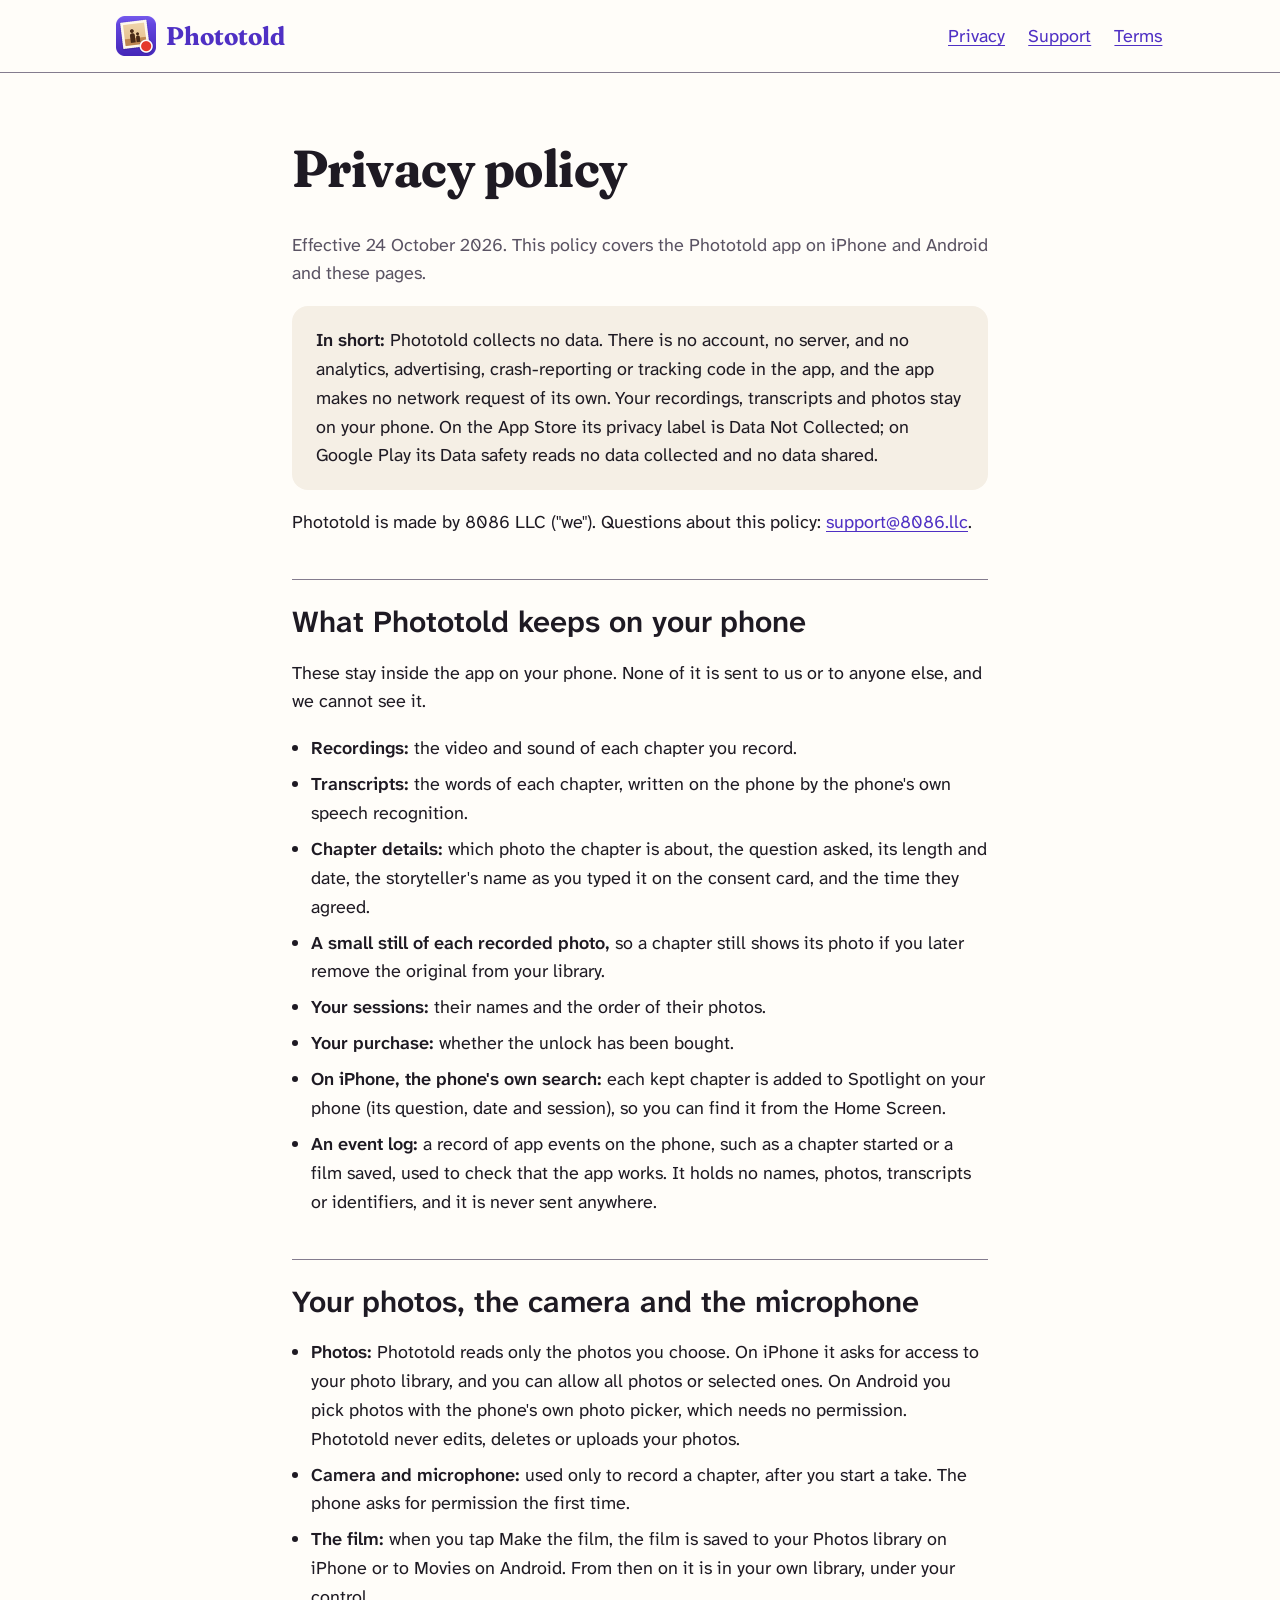
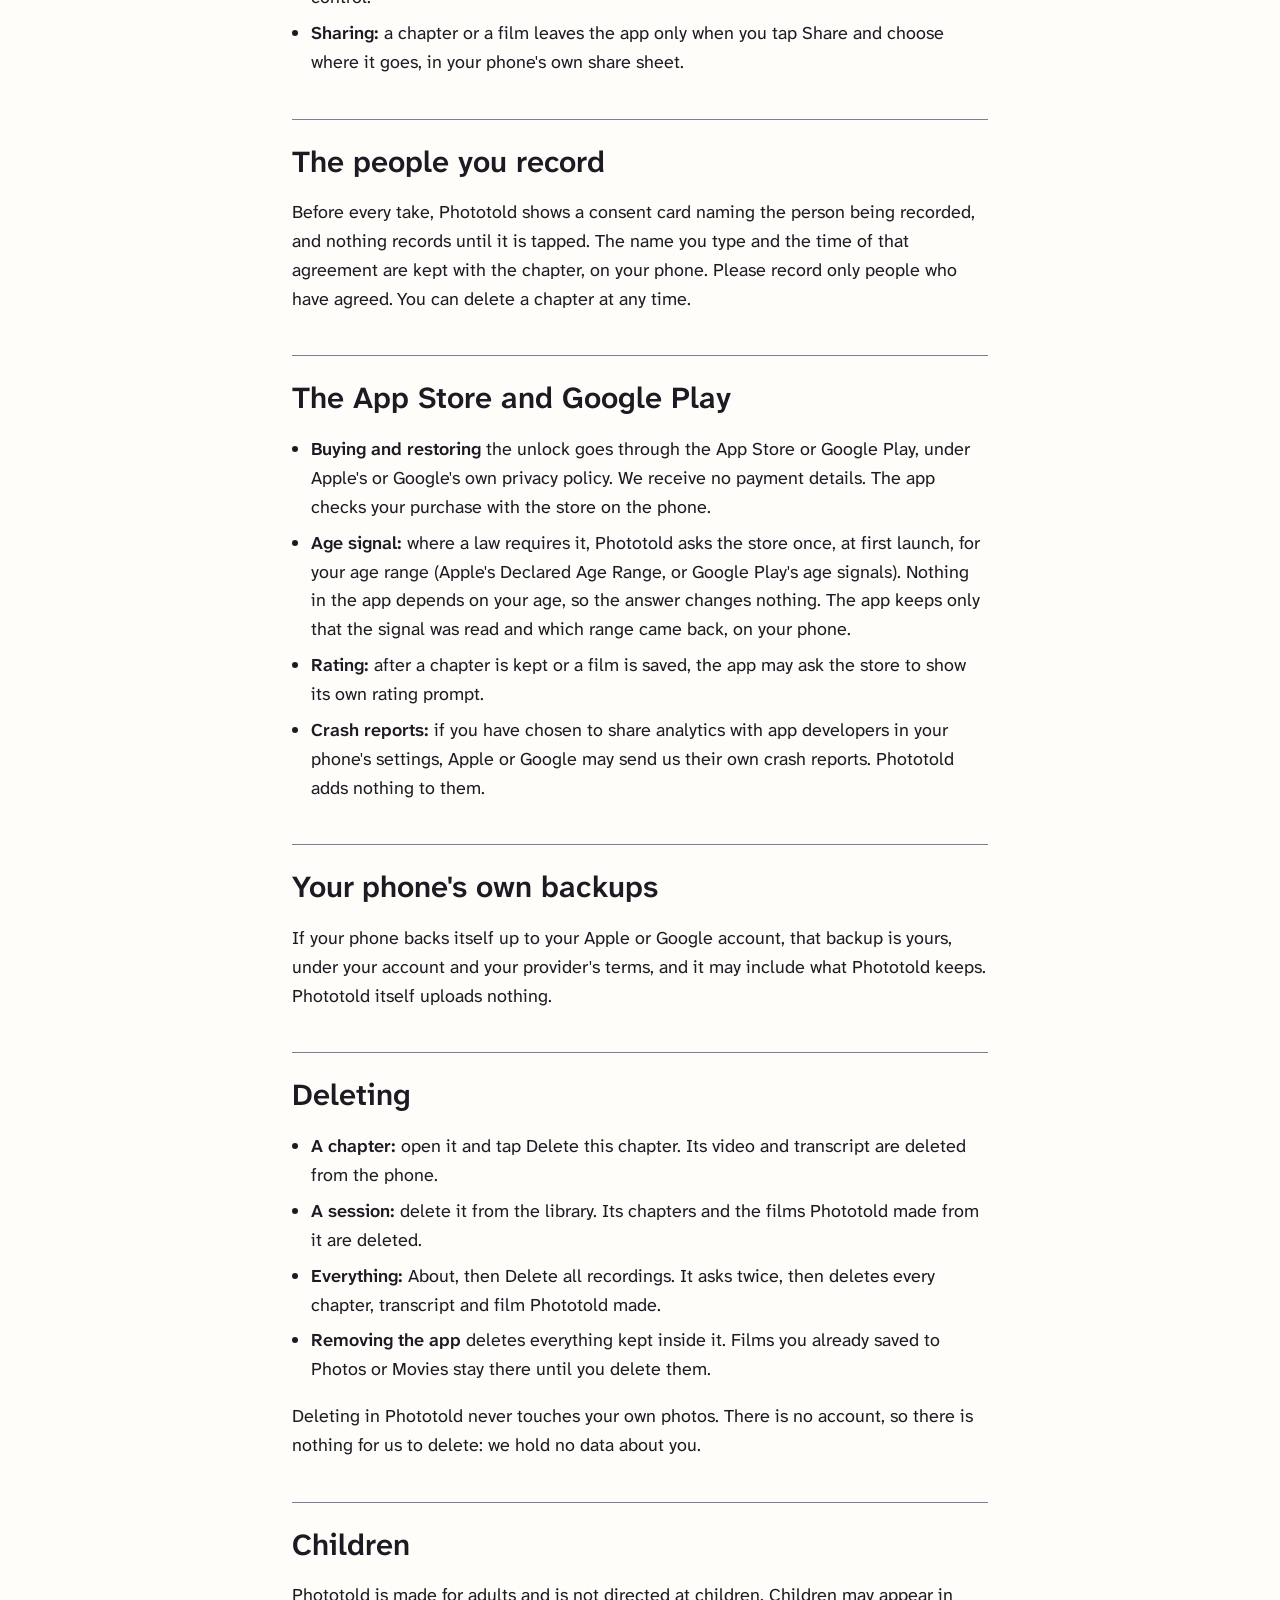
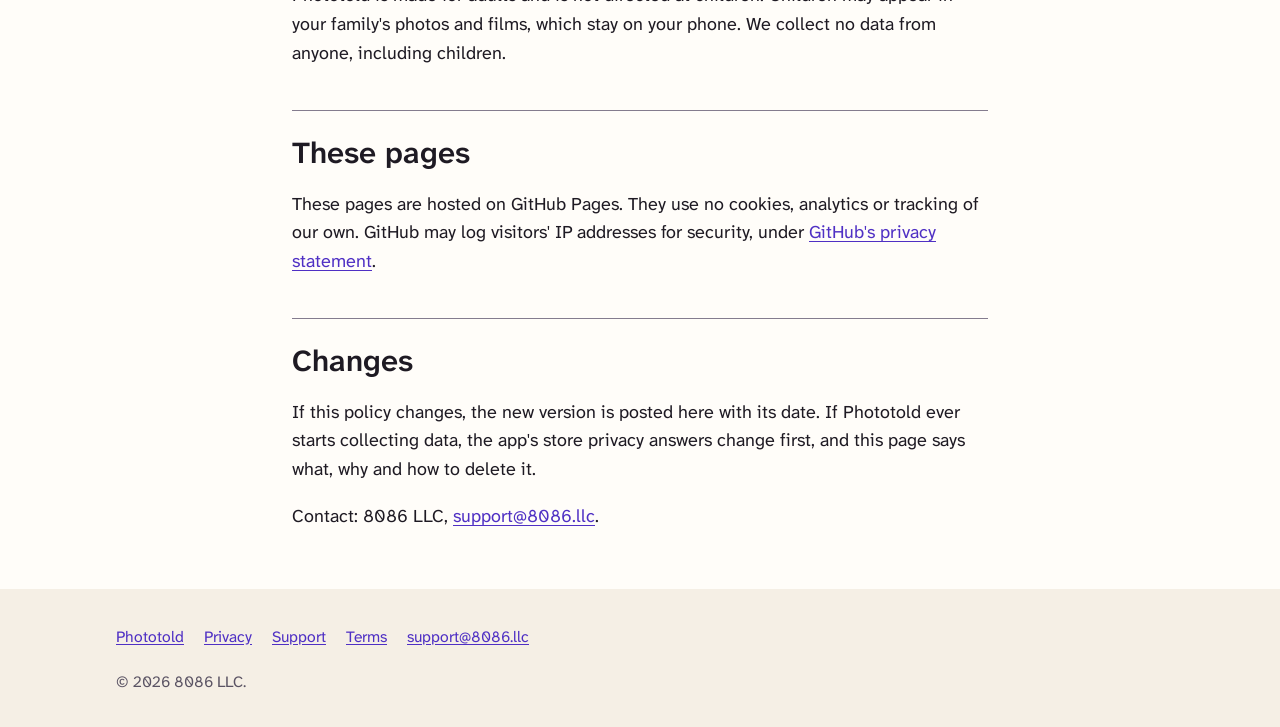
==== privacy/index.html @ 4d3bd82e "Phototold site: landing, privacy, support and terms pages Drafted at the launch pack (card M7RFCBGPJ" ====
<!doctype html>
<html lang="en-US">
<head>
<meta charset="utf-8">
<meta name="viewport" content="width=device-width, initial-scale=1">
<title>Privacy policy · Phototold</title>
<meta name="description" content="Phototold collects no data. No account, no server, no analytics, ads or tracking. Your recordings, transcripts and photos stay on your phone.">
<link rel="canonical" href="https://soloinc-projects.github.io/phototold/privacy/">
<meta name="color-scheme" content="light dark">
<meta name="theme-color" content="#4F30C4" media="(prefers-color-scheme: light)">
<meta name="theme-color" content="#121016" media="(prefers-color-scheme: dark)">
<meta property="og:type" content="website">
<meta property="og:site_name" content="Phototold">
<meta property="og:title" content="Privacy policy · Phototold">
<meta property="og:description" content="Phototold collects no data. No account, no server, no analytics, ads or tracking. Your recordings, transcripts and photos stay on your phone.">
<meta property="og:url" content="https://soloinc-projects.github.io/phototold/privacy/">
<meta property="og:image" content="https://soloinc-projects.github.io/phototold/og-image.png">
<meta property="og:image:alt" content="Phototold: a cream family snapshot with a red record button over its corner, on violet">
<link rel="icon" href="../favicon.ico" sizes="any">
<link rel="icon" href="../favicon.svg" type="image/svg+xml">
<link rel="apple-touch-icon" href="../apple-touch-icon.png">
<link rel="manifest" href="../site.webmanifest">
<link rel="stylesheet" href="../css/site.css">
</head>
<body>
<a class="skip" href="#main">Skip to content</a>
<header class="site"><div class="wrap">
<a class="brand" href="../" aria-label="Phototold, home"><picture><source srcset="../img/mark-dark.png" media="(prefers-color-scheme: dark)"><img src="../img/mark-light.png" width="40" height="40" alt=""></picture><span class="wordmark">Phototold</span></a>
<nav class="site" aria-label="Site"><ul><li><a href="./" aria-current="page">Privacy</a></li><li><a href="../support/">Support</a></li><li><a href="../terms/">Terms</a></li></ul></nav>
</div></header>
<main id="main">
<div class="page"><div class="wrap">
<section>
<h1>Privacy policy</h1>
<p class="updated">Effective 24 October 2026. This policy covers the Phototold app on iPhone and Android and these pages.</p>
<p class="card"><strong>In short:</strong> Phototold collects no data. There is no account, no server, and no analytics, advertising, crash-reporting or tracking code in the app, and the app makes no network request of its own. Your recordings, transcripts and photos stay on your phone. On the App Store its privacy label is Data Not Collected; on Google Play its Data safety reads no data collected and no data shared.</p>
<p>Phototold is made by 8086 LLC ("we"). Questions about this policy: <a href="mailto:support@8086.llc">support@8086.llc</a>.</p>
</section>

<section aria-labelledby="kept">
<h2 id="kept">What Phototold keeps on your phone</h2>
<p>These stay inside the app on your phone. None of it is sent to us or to anyone else, and we cannot see it.</p>
<ul class="plainlist">
<li><strong>Recordings:</strong> the video and sound of each chapter you record.</li>
<li><strong>Transcripts:</strong> the words of each chapter, written on the phone by the phone's own speech recognition.</li>
<li><strong>Chapter details:</strong> which photo the chapter is about, the question asked, its length and date, the storyteller's name as you typed it on the consent card, and the time they agreed.</li>
<li><strong>A small still of each recorded photo,</strong> so a chapter still shows its photo if you later remove the original from your library.</li>
<li><strong>Your sessions:</strong> their names and the order of their photos.</li>
<li><strong>Your purchase:</strong> whether the unlock has been bought.</li>
<li><strong>On iPhone, the phone's own search:</strong> each kept chapter is added to Spotlight on your phone (its question, date and session), so you can find it from the Home Screen.</li>
<li><strong>An event log:</strong> a record of app events on the phone, such as a chapter started or a film saved, used to check that the app works. It holds no names, photos, transcripts or identifiers, and it is never sent anywhere.</li>
</ul>
</section>

<section aria-labelledby="photos">
<h2 id="photos">Your photos, the camera and the microphone</h2>
<ul class="plainlist">
<li><strong>Photos:</strong> Phototold reads only the photos you choose. On iPhone it asks for access to your photo library, and you can allow all photos or selected ones. On Android you pick photos with the phone's own photo picker, which needs no permission. Phototold never edits, deletes or uploads your photos.</li>
<li><strong>Camera and microphone:</strong> used only to record a chapter, after you start a take. The phone asks for permission the first time.</li>
<li><strong>The film:</strong> when you tap Make the film, the film is saved to your Photos library on iPhone or to Movies on Android. From then on it is in your own library, under your control.</li>
<li><strong>Sharing:</strong> a chapter or a film leaves the app only when you tap Share and choose where it goes, in your phone's own share sheet.</li>
</ul>
</section>

<section aria-labelledby="people">
<h2 id="people">The people you record</h2>
<p>Before every take, Phototold shows a consent card naming the person being recorded, and nothing records until it is tapped. The name you type and the time of that agreement are kept with the chapter, on your phone. Please record only people who have agreed. You can delete a chapter at any time.</p>
</section>

<section aria-labelledby="store">
<h2 id="store">The App Store and Google Play</h2>
<ul class="plainlist">
<li><strong>Buying and restoring</strong> the unlock goes through the App Store or Google Play, under Apple's or Google's own privacy policy. We receive no payment details. The app checks your purchase with the store on the phone.</li>
<li><strong>Age signal:</strong> where a law requires it, Phototold asks the store once, at first launch, for your age range (Apple's Declared Age Range, or Google Play's age signals). Nothing in the app depends on your age, so the answer changes nothing. The app keeps only that the signal was read and which range came back, on your phone.</li>
<li><strong>Rating:</strong> after a chapter is kept or a film is saved, the app may ask the store to show its own rating prompt.</li>
<li><strong>Crash reports:</strong> if you have chosen to share analytics with app developers in your phone's settings, Apple or Google may send us their own crash reports. Phototold adds nothing to them.</li>
</ul>
</section>

<section aria-labelledby="backup">
<h2 id="backup">Your phone's own backups</h2>
<p>If your phone backs itself up to your Apple or Google account, that backup is yours, under your account and your provider's terms, and it may include what Phototold keeps. Phototold itself uploads nothing.</p>
</section>

<section aria-labelledby="delete">
<h2 id="delete">Deleting</h2>
<ul class="plainlist">
<li><strong>A chapter:</strong> open it and tap Delete this chapter. Its video and transcript are deleted from the phone.</li>
<li><strong>A session:</strong> delete it from the library. Its chapters and the films Phototold made from it are deleted.</li>
<li><strong>Everything:</strong> About, then Delete all recordings. It asks twice, then deletes every chapter, transcript and film Phototold made.</li>
<li><strong>Removing the app</strong> deletes everything kept inside it. Films you already saved to Photos or Movies stay there until you delete them.</li>
</ul>
<p>Deleting in Phototold never touches your own photos. There is no account, so there is nothing for us to delete: we hold no data about you.</p>
</section>

<section aria-labelledby="children">
<h2 id="children">Children</h2>
<p>Phototold is made for adults and is not directed at children. Children may appear in your family's photos and films, which stay on your phone. We collect no data from anyone, including children.</p>
</section>

<section aria-labelledby="site">
<h2 id="site">These pages</h2>
<p>These pages are hosted on GitHub Pages. They use no cookies, analytics or tracking of our own. GitHub may log visitors' IP addresses for security, under <a href="https://docs.github.com/en/site-policy/privacy-policies/github-general-privacy-statement">GitHub's privacy statement</a>.</p>
</section>

<section aria-labelledby="changes">
<h2 id="changes">Changes</h2>
<p>If this policy changes, the new version is posted here with its date. If Phototold ever starts collecting data, the app's store privacy answers change first, and this page says what, why and how to delete it.</p>
<p>Contact: 8086 LLC, <a href="mailto:support@8086.llc">support@8086.llc</a>.</p>
</section>
</div></div>
</main>
<footer class="site"><div class="wrap">
<ul><li><a href="../">Phototold</a></li><li><a href="./">Privacy</a></li><li><a href="../support/">Support</a></li><li><a href="../terms/">Terms</a></li><li><a href="mailto:support@8086.llc">support@8086.llc</a></li></ul>
<p>© 2026 8086 LLC.</p>
</div></footer>
</body>
</html>
---- css/site.css ----
/* Phototold's pages, in the brand's tokens (tokens.json): paper, album and night surfaces, one violet, no red.
   Every text pair is one tokens.json records at 4.5:1 or more; white on the art gradient is at least 6.84:1. */
@font-face { font-family: "Fraunces Soft"; src: url("../fonts/fraunces-soft-bold.woff2") format("woff2"); font-weight: 700; font-display: swap; }
@font-face { font-family: "Atkinson Next"; src: url("../fonts/atkinson-next-regular.woff2") format("woff2"); font-weight: 400; font-display: swap; }
@font-face { font-family: "Atkinson Next"; src: url("../fonts/atkinson-next-semibold.woff2") format("woff2"); font-weight: 600; font-display: swap; }
@font-face { font-family: "Atkinson Next"; src: url("../fonts/atkinson-next-italic.woff2") format("woff2"); font-weight: 400; font-style: italic; font-display: swap; }

:root {
  color-scheme: light dark;
  --surface: #FFFDF9;          /* paper */
  --raised: #F5EFE5;           /* album */
  --tint: #EDE8FF;             /* violet-100 */
  --ink: #1E1A23;              /* 16.84 on paper, 14.96 on album, 14.33 on tint */
  --ink-2: #5A5363;            /* 7.25 on paper, 6.44 on album, 6.17 on tint */
  --primary: #4F30C4;          /* violet-700: 8.10 on paper, 7.19 on album, 6.89 on tint */
  --on-primary: #FFFFFF;       /* 8.23 on violet-700 */
  --rule: #847C8E;             /* 3.93 on paper */
  --focus: #4F30C4;
  --art-top: #5B3BD9;          /* art gradient, white type at least 6.84 */
  --art-bottom: #2A1670;
}
@media (prefers-color-scheme: dark) {
  :root {
    --surface: #121016;        /* night */
    --raised: #1E1A25;         /* night-raised */
    --tint: #2B2443;           /* night-tint */
    --ink: #F4F0F7;            /* 16.78 on night */
    --ink-2: #BEB6C8;          /* 9.64 on night, 8.71 raised, 7.46 tint */
    --primary: #BBAAFF;        /* violet-300: 9.27 on night, 8.38 raised, 7.18 tint */
    --on-primary: #1B1238;     /* violet-950: 8.66 on violet-300 */
    --rule: #7D7489;           /* 4.26 on night */
    --focus: #BBAAFF;
  }
}

* { box-sizing: border-box; }
html { -webkit-text-size-adjust: 100%; }
body {
  margin: 0; background: var(--surface); color: var(--ink);
  font: 400 1.125rem/1.6 "Atkinson Next", system-ui, -apple-system, "Segoe UI", Roboto, sans-serif;
}
.wrap { max-width: 68rem; margin: 0 auto; padding: 0 1.25rem; }
a { color: var(--primary); text-underline-offset: 0.15em; }
a:focus-visible, summary:focus-visible { outline: 3px solid var(--focus); outline-offset: 3px; border-radius: 4px; }
.skip { position: absolute; left: -999px; top: 0.5rem; background: var(--surface); padding: 0.5rem 1rem; z-index: 2; }
.skip:focus { left: 0.5rem; }
h1, h2, h3 { line-height: 1.2; margin: 0 0 0.6em; text-wrap: balance; }
h1, .wordmark { font-family: "Fraunces Soft", Georgia, serif; font-weight: 700; }
h1 { font-size: clamp(2rem, 1.3rem + 3vw, 3.25rem); letter-spacing: -0.01em; }
h2 { font-size: clamp(1.45rem, 1.2rem + 1.1vw, 1.9rem); font-weight: 600; }
h3 { font-size: 1.2rem; font-weight: 600; }
p, ul, ol { margin: 0 0 1em; }

header.site { border-bottom: 1px solid var(--rule); }
header.site .wrap { display: flex; flex-wrap: wrap; align-items: center; justify-content: space-between; gap: 0.5rem 1.5rem; padding-top: 0.75rem; padding-bottom: 0.75rem; }
.brand { display: inline-flex; align-items: center; gap: 0.6rem; text-decoration: none; color: var(--primary); min-height: 44px; }
.brand img { display: block; }
.wordmark { font-size: 1.6rem; }
nav.site ul { list-style: none; display: flex; flex-wrap: wrap; gap: 0.25rem 1.25rem; margin: 0; padding: 0; }
nav.site a { display: inline-block; padding: 0.6rem 0.1rem; min-height: 44px; }

.hero { background: linear-gradient(180deg, var(--art-top), var(--art-bottom)); color: #FFFFFF; padding: 3rem 0 2.75rem; }
.hero a { color: #FFFFFF; }
.hero a:focus-visible { outline-color: #FFFFFF; }
.hero .lede { font-size: 1.3rem; max-width: 46rem; }
.hero .plain { max-width: 46rem; }
.stores { list-style: none; padding: 0; display: flex; flex-wrap: wrap; gap: 0.75rem; margin: 1.5rem 0; }
.stores li { border: 2px solid #FFFFFF; border-radius: 0.75rem; padding: 0.7rem 1.1rem; min-height: 44px; }
.oneline { margin: 0; }

section { padding: 2.75rem 0; border-bottom: 1px solid var(--rule); }
section:last-of-type { border-bottom: 0; }
.proof { display: grid; grid-template-columns: minmax(0, 1fr); gap: 2rem; align-items: center; }
@media (min-width: 52rem) { .proof { grid-template-columns: minmax(0, 1fr) minmax(0, 18rem); } .proof.two { grid-template-columns: minmax(0, 1fr) minmax(0, 30rem); } }
figure.shot { margin: 0; }
figure.shot img { display: block; width: 100%; max-width: 18rem; height: auto; margin: 0 auto; border-radius: 1.5rem; border: 1px solid var(--rule); }
.pair { display: grid; grid-template-columns: minmax(0, 1fr) minmax(0, 1fr); gap: 1rem; }
.pair img { max-width: 14rem; }
figcaption { font-size: 0.95rem; color: var(--ink-2); text-align: center; margin-top: 0.6rem; }
.card { background: var(--raised); border-radius: 1rem; padding: 1.25rem 1.5rem; }
.note { font-size: 0.95rem; color: var(--ink-2); }
.plainlist { padding-left: 1.2rem; }
.plainlist li { margin-bottom: 0.4em; }
.cols { display: grid; grid-template-columns: minmax(0, 1fr); gap: 1.5rem; }
@media (min-width: 52rem) { .cols { grid-template-columns: minmax(0, 1fr) minmax(0, 1fr); } }

.page { padding: 2.5rem 0 1rem; }
.page .wrap { max-width: 46rem; }
.page section { padding: 1.5rem 0; }
.updated { color: var(--ink-2); }
details { border-bottom: 1px solid var(--rule); padding: 0.4rem 0; }
summary { cursor: pointer; font-weight: 600; padding: 0.6rem 0; min-height: 44px; }

footer.site { background: var(--raised); padding: 1.75rem 0 2rem; font-size: 0.98rem; }
footer.site ul { list-style: none; display: flex; flex-wrap: wrap; gap: 0.25rem 1.25rem; padding: 0; margin: 0 0 0.75rem; }
footer.site a { display: inline-block; padding: 0.5rem 0; }
footer.site p { color: var(--ink-2); margin: 0; }

@media (prefers-reduced-motion: reduce) { * { scroll-behavior: auto !important; transition: none !important; animation: none !important; } }
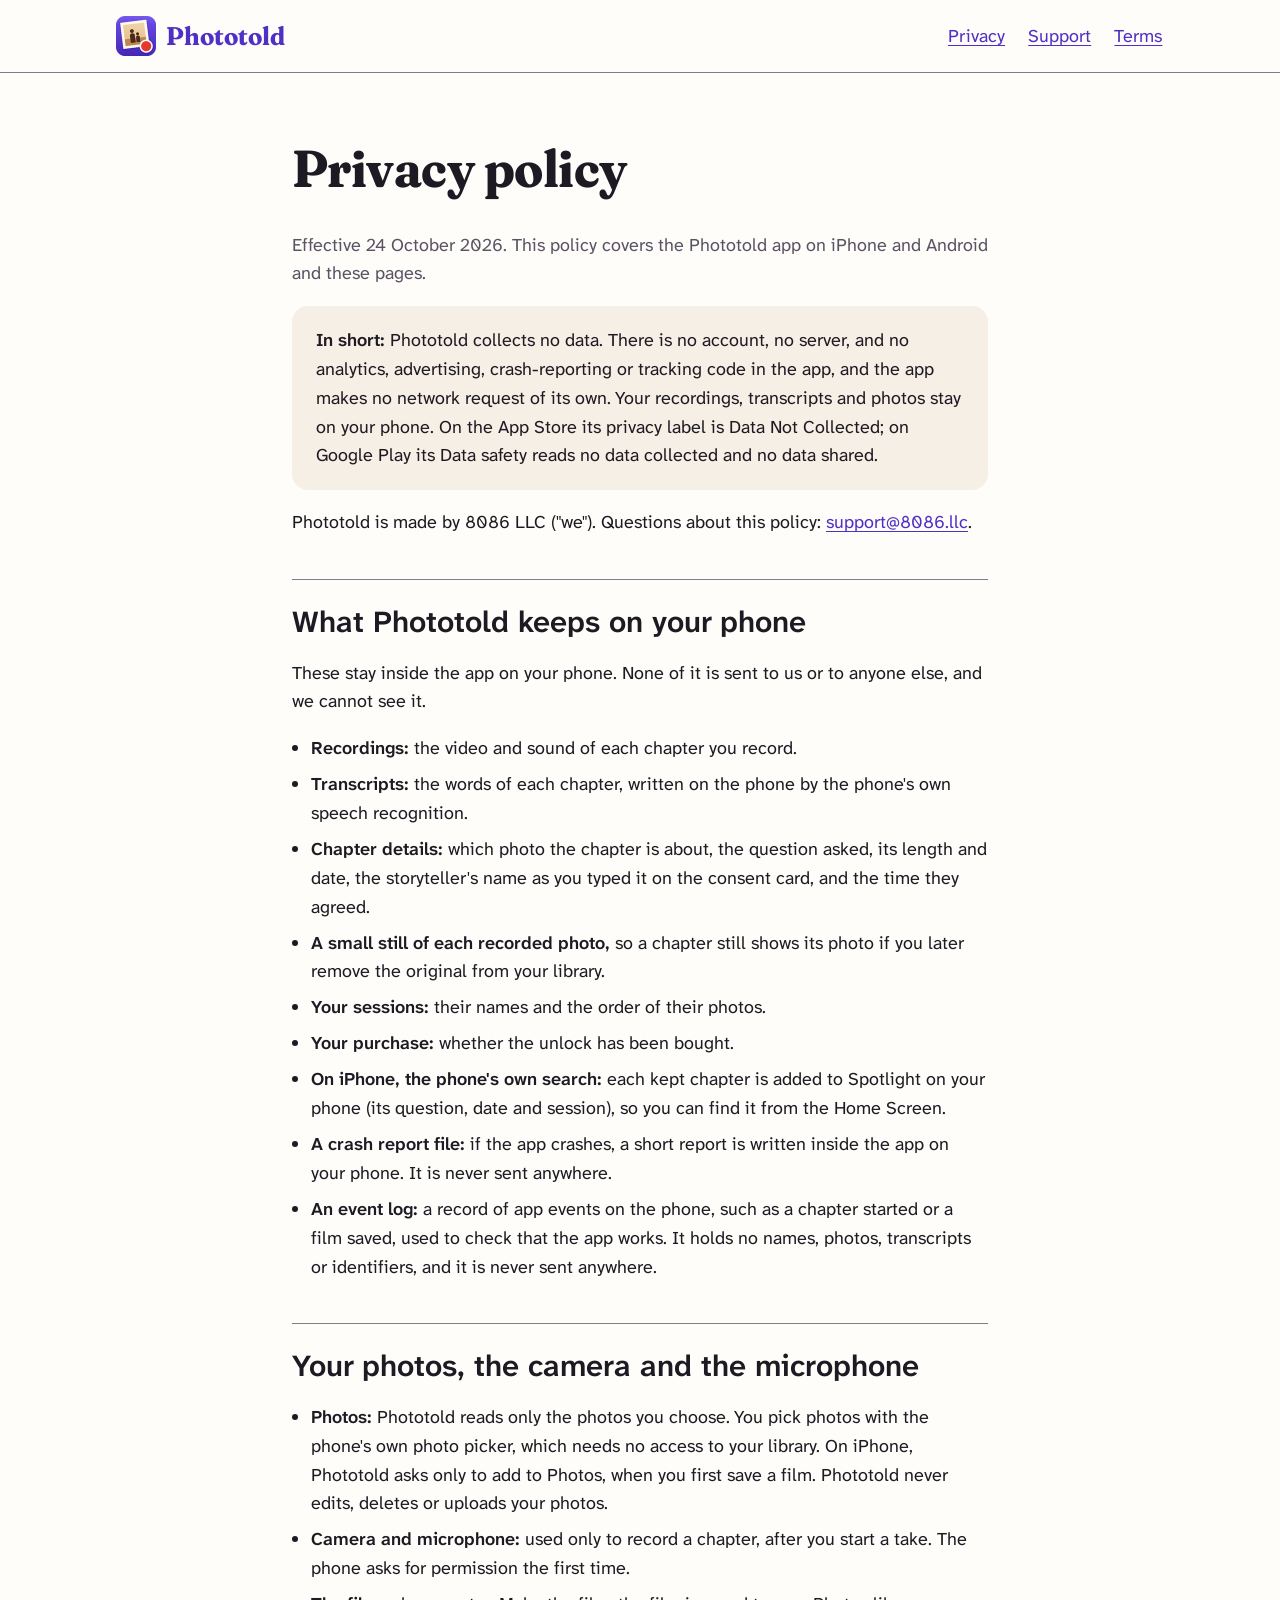
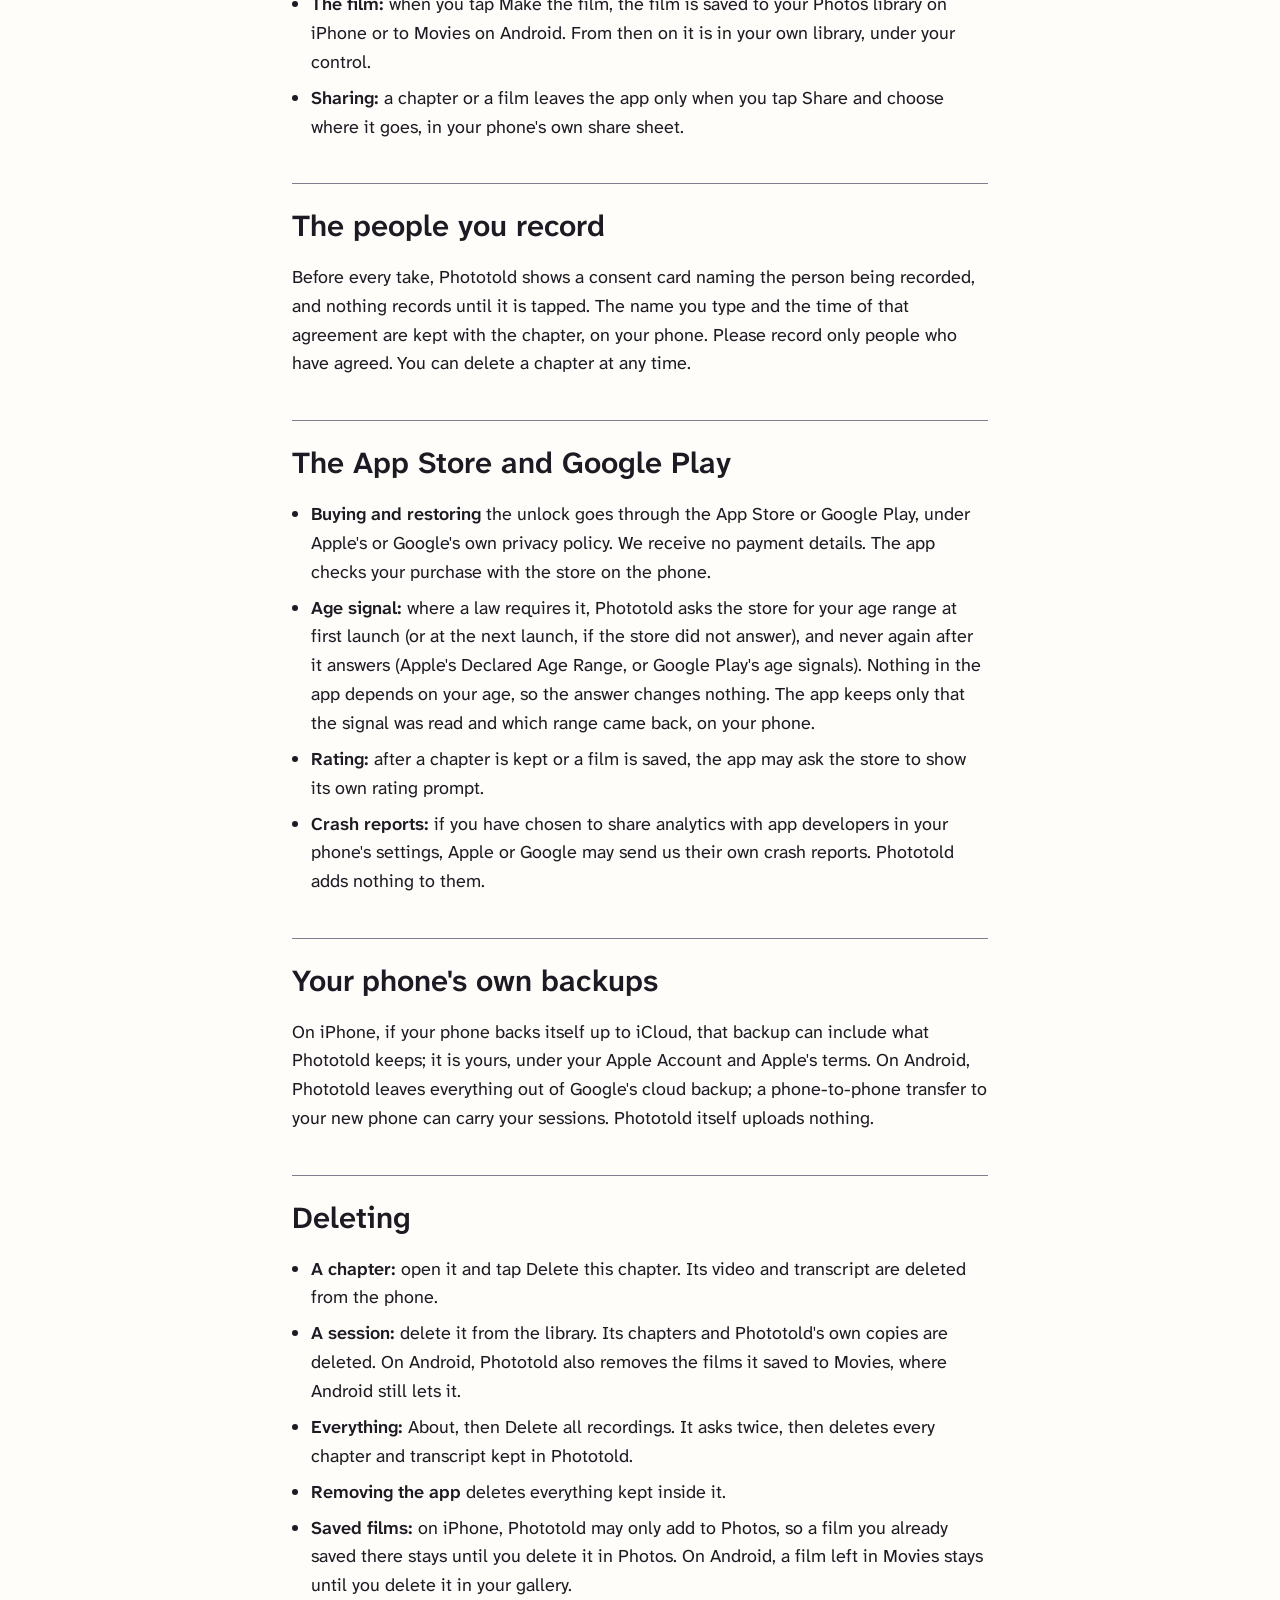
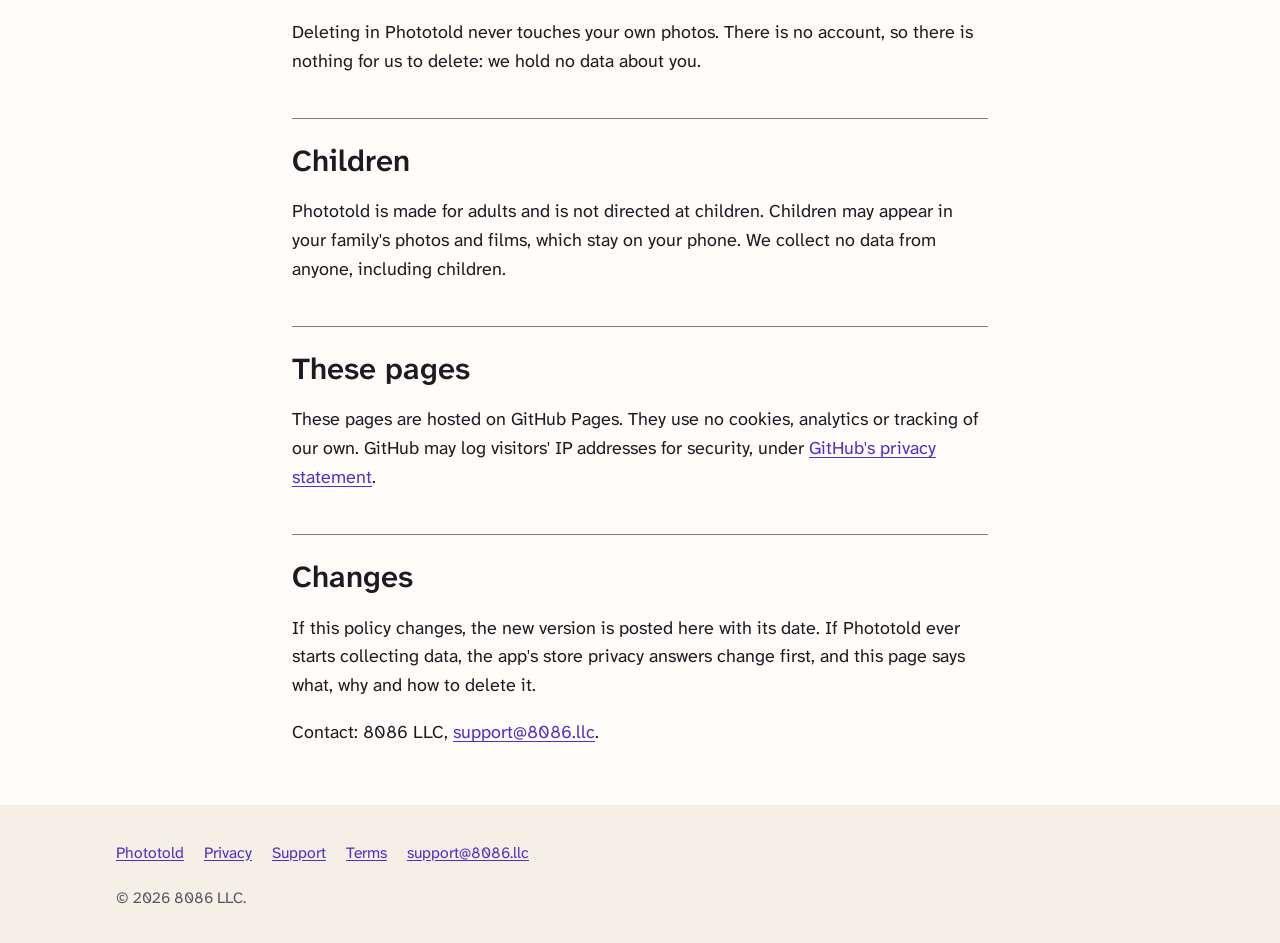
==== commit 23b33f09: "Site says only what the built app does Photo picker needs no library access; iOS iCloud backup vs An" ====
--- a/privacy/index.html
+++ b/privacy/index.html
@@ -48,6 +48,7 @@
 <li><strong>Your sessions:</strong> their names and the order of their photos.</li>
 <li><strong>Your purchase:</strong> whether the unlock has been bought.</li>
 <li><strong>On iPhone, the phone's own search:</strong> each kept chapter is added to Spotlight on your phone (its question, date and session), so you can find it from the Home Screen.</li>
+<li><strong>A crash report file:</strong> if the app crashes, a short report is written inside the app on your phone. It is never sent anywhere.</li>
 <li><strong>An event log:</strong> a record of app events on the phone, such as a chapter started or a film saved, used to check that the app works. It holds no names, photos, transcripts or identifiers, and it is never sent anywhere.</li>
 </ul>
 </section>
@@ -55,7 +56,7 @@
 <section aria-labelledby="photos">
 <h2 id="photos">Your photos, the camera and the microphone</h2>
 <ul class="plainlist">
-<li><strong>Photos:</strong> Phototold reads only the photos you choose. On iPhone it asks for access to your photo library, and you can allow all photos or selected ones. On Android you pick photos with the phone's own photo picker, which needs no permission. Phototold never edits, deletes or uploads your photos.</li>
+<li><strong>Photos:</strong> Phototold reads only the photos you choose. You pick photos with the phone's own photo picker, which needs no access to your library. On iPhone, Phototold asks only to add to Photos, when you first save a film. Phototold never edits, deletes or uploads your photos.</li>
 <li><strong>Camera and microphone:</strong> used only to record a chapter, after you start a take. The phone asks for permission the first time.</li>
 <li><strong>The film:</strong> when you tap Make the film, the film is saved to your Photos library on iPhone or to Movies on Android. From then on it is in your own library, under your control.</li>
 <li><strong>Sharing:</strong> a chapter or a film leaves the app only when you tap Share and choose where it goes, in your phone's own share sheet.</li>
@@ -71,7 +72,7 @@
 <h2 id="store">The App Store and Google Play</h2>
 <ul class="plainlist">
 <li><strong>Buying and restoring</strong> the unlock goes through the App Store or Google Play, under Apple's or Google's own privacy policy. We receive no payment details. The app checks your purchase with the store on the phone.</li>
-<li><strong>Age signal:</strong> where a law requires it, Phototold asks the store once, at first launch, for your age range (Apple's Declared Age Range, or Google Play's age signals). Nothing in the app depends on your age, so the answer changes nothing. The app keeps only that the signal was read and which range came back, on your phone.</li>
+<li><strong>Age signal:</strong> where a law requires it, Phototold asks the store for your age range at first launch (or at the next launch, if the store did not answer), and never again after it answers (Apple's Declared Age Range, or Google Play's age signals). Nothing in the app depends on your age, so the answer changes nothing. The app keeps only that the signal was read and which range came back, on your phone.</li>
 <li><strong>Rating:</strong> after a chapter is kept or a film is saved, the app may ask the store to show its own rating prompt.</li>
 <li><strong>Crash reports:</strong> if you have chosen to share analytics with app developers in your phone's settings, Apple or Google may send us their own crash reports. Phototold adds nothing to them.</li>
 </ul>
@@ -79,16 +80,17 @@
 
 <section aria-labelledby="backup">
 <h2 id="backup">Your phone's own backups</h2>
-<p>If your phone backs itself up to your Apple or Google account, that backup is yours, under your account and your provider's terms, and it may include what Phototold keeps. Phototold itself uploads nothing.</p>
+<p>On iPhone, if your phone backs itself up to iCloud, that backup can include what Phototold keeps; it is yours, under your Apple Account and Apple's terms. On Android, Phototold leaves everything out of Google's cloud backup; a phone-to-phone transfer to your new phone can carry your sessions. Phototold itself uploads nothing.</p>
 </section>
 
 <section aria-labelledby="delete">
 <h2 id="delete">Deleting</h2>
 <ul class="plainlist">
 <li><strong>A chapter:</strong> open it and tap Delete this chapter. Its video and transcript are deleted from the phone.</li>
-<li><strong>A session:</strong> delete it from the library. Its chapters and the films Phototold made from it are deleted.</li>
-<li><strong>Everything:</strong> About, then Delete all recordings. It asks twice, then deletes every chapter, transcript and film Phototold made.</li>
-<li><strong>Removing the app</strong> deletes everything kept inside it. Films you already saved to Photos or Movies stay there until you delete them.</li>
+<li><strong>A session:</strong> delete it from the library. Its chapters and Phototold's own copies are deleted. On Android, Phototold also removes the films it saved to Movies, where Android still lets it.</li>
+<li><strong>Everything:</strong> About, then Delete all recordings. It asks twice, then deletes every chapter and transcript kept in Phototold.</li>
+<li><strong>Removing the app</strong> deletes everything kept inside it.</li>
+<li><strong>Saved films:</strong> on iPhone, Phototold may only add to Photos, so a film you already saved there stays until you delete it in Photos. On Android, a film left in Movies stays until you delete it in your gallery.</li>
 </ul>
 <p>Deleting in Phototold never touches your own photos. There is no account, so there is nothing for us to delete: we hold no data about you.</p>
 </section>
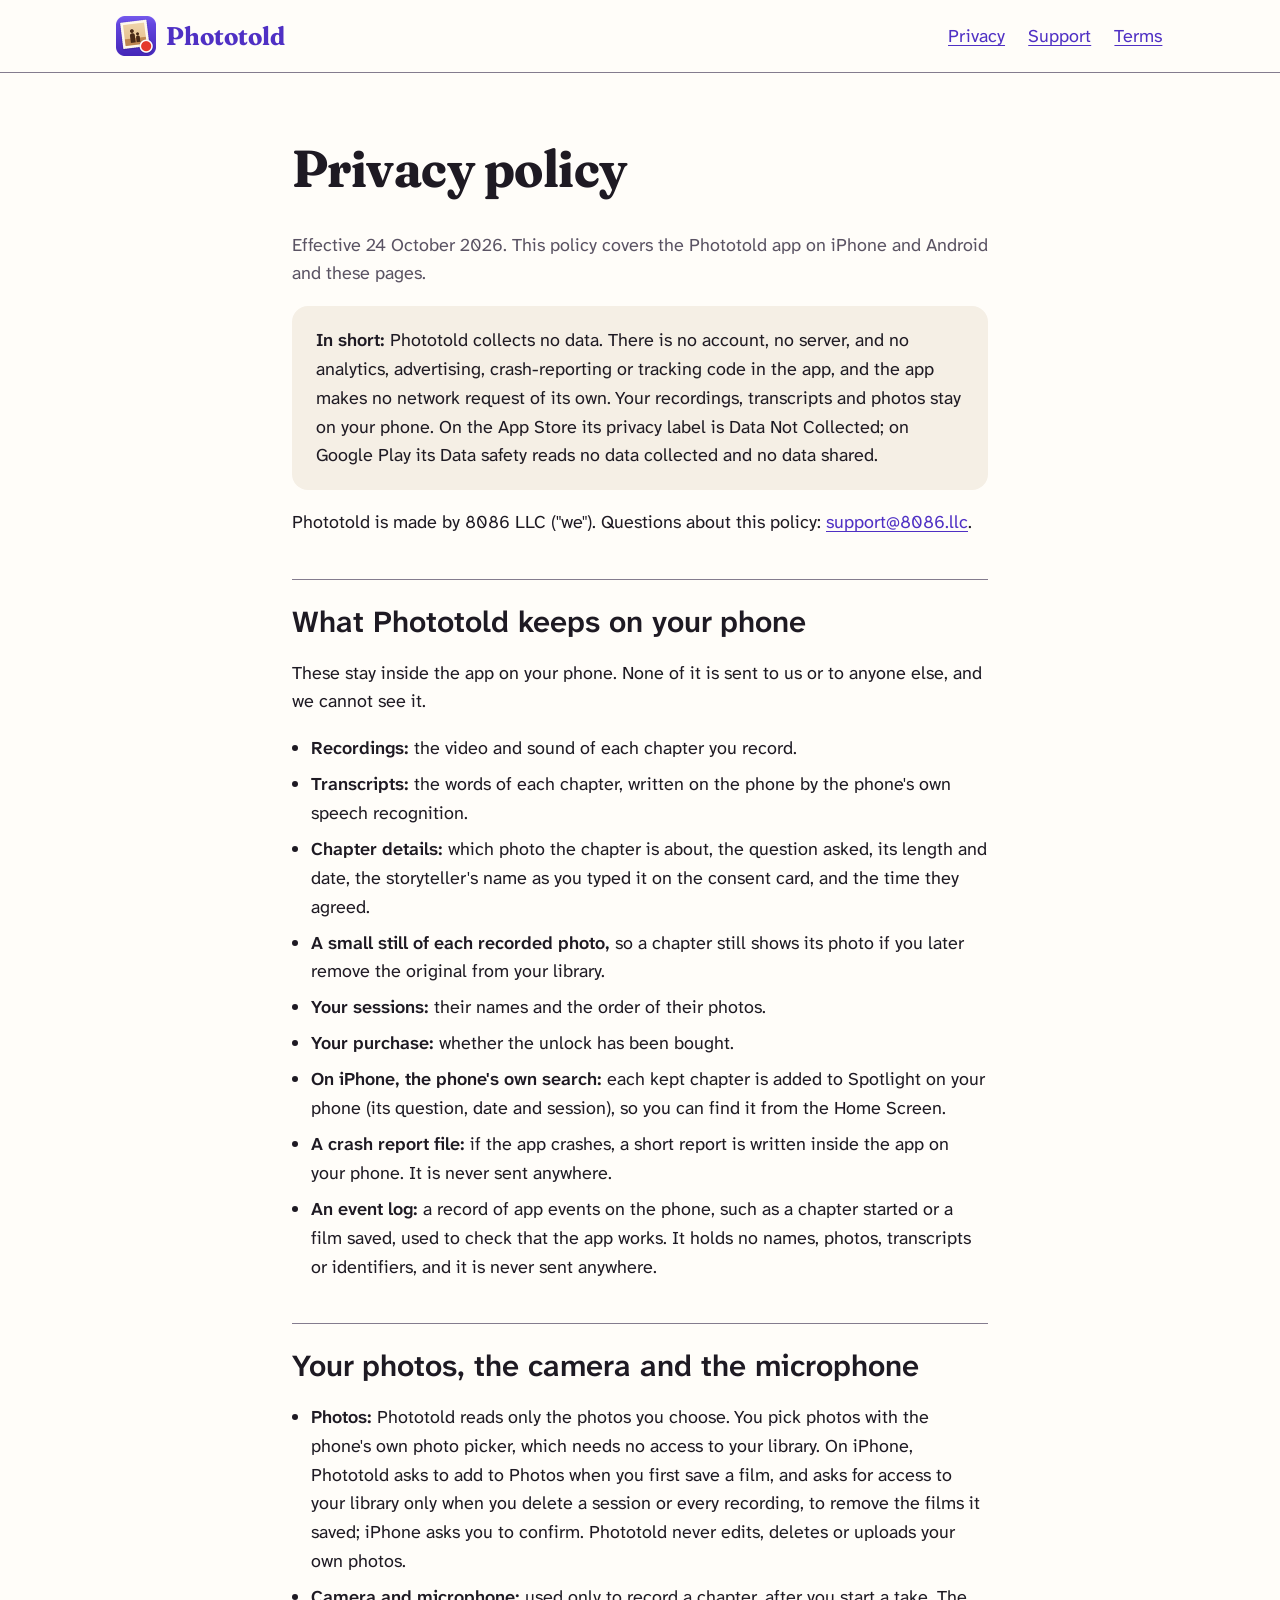
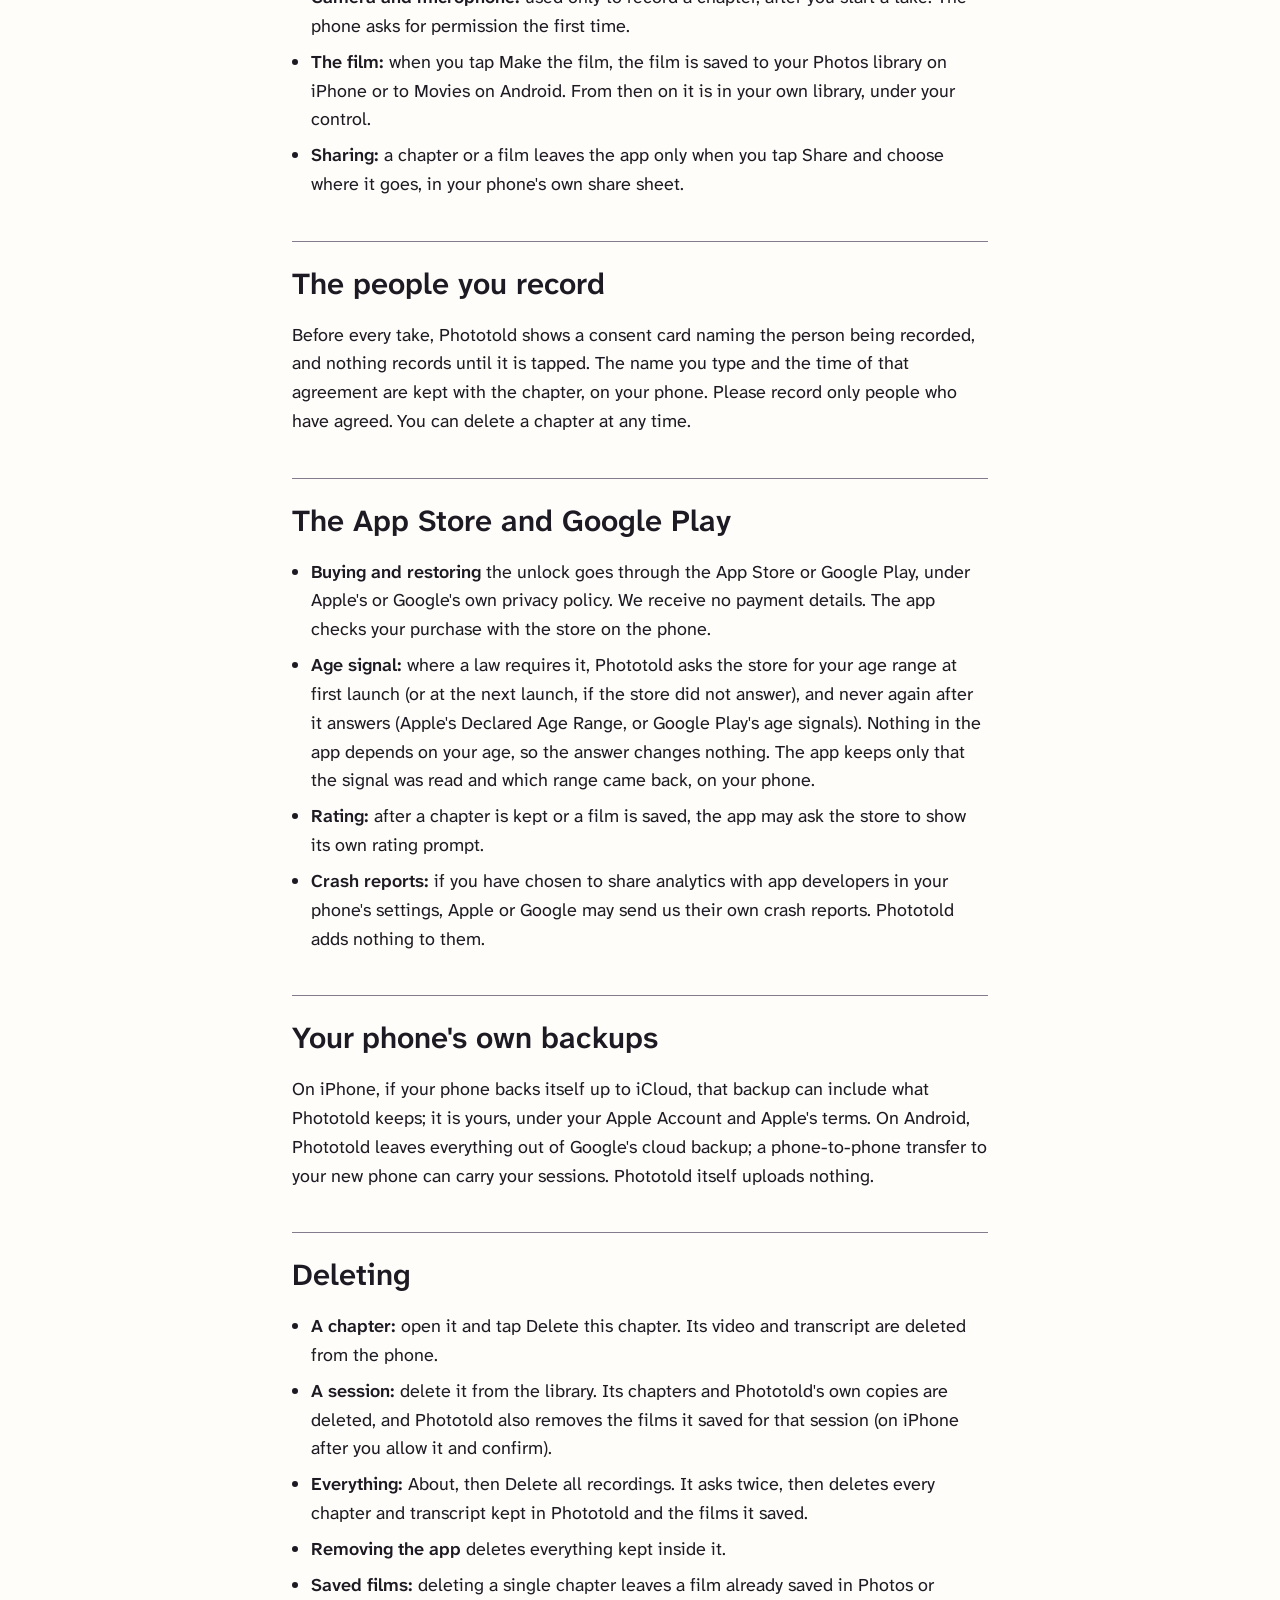
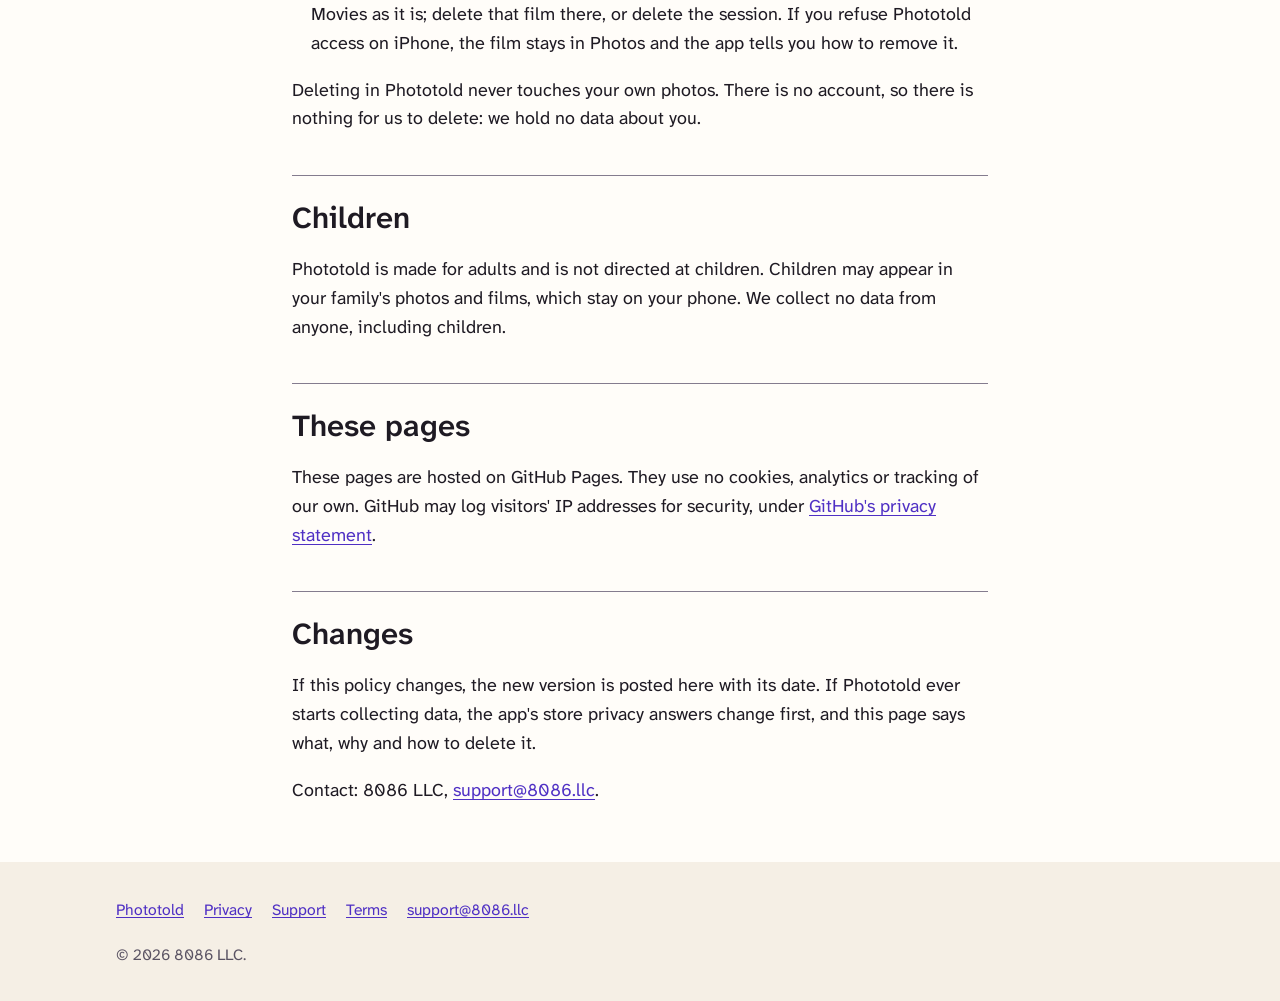
==== commit 2fb7dd20: "privacy, support: deleting a session or everything removes the films Phototold saved (build fix roun" ====
--- a/privacy/index.html
+++ b/privacy/index.html
@@ -56,7 +56,7 @@
 <section aria-labelledby="photos">
 <h2 id="photos">Your photos, the camera and the microphone</h2>
 <ul class="plainlist">
-<li><strong>Photos:</strong> Phototold reads only the photos you choose. You pick photos with the phone's own photo picker, which needs no access to your library. On iPhone, Phototold asks only to add to Photos, when you first save a film. Phototold never edits, deletes or uploads your photos.</li>
+<li><strong>Photos:</strong> Phototold reads only the photos you choose. You pick photos with the phone's own photo picker, which needs no access to your library. On iPhone, Phototold asks to add to Photos when you first save a film, and asks for access to your library only when you delete a session or every recording, to remove the films it saved; iPhone asks you to confirm. Phototold never edits, deletes or uploads your own photos.</li>
 <li><strong>Camera and microphone:</strong> used only to record a chapter, after you start a take. The phone asks for permission the first time.</li>
 <li><strong>The film:</strong> when you tap Make the film, the film is saved to your Photos library on iPhone or to Movies on Android. From then on it is in your own library, under your control.</li>
 <li><strong>Sharing:</strong> a chapter or a film leaves the app only when you tap Share and choose where it goes, in your phone's own share sheet.</li>
@@ -87,10 +87,10 @@
 <h2 id="delete">Deleting</h2>
 <ul class="plainlist">
 <li><strong>A chapter:</strong> open it and tap Delete this chapter. Its video and transcript are deleted from the phone.</li>
-<li><strong>A session:</strong> delete it from the library. Its chapters and Phototold's own copies are deleted. On Android, Phototold also removes the films it saved to Movies, where Android still lets it.</li>
-<li><strong>Everything:</strong> About, then Delete all recordings. It asks twice, then deletes every chapter and transcript kept in Phototold.</li>
+<li><strong>A session:</strong> delete it from the library. Its chapters and Phototold's own copies are deleted, and Phototold also removes the films it saved for that session (on iPhone after you allow it and confirm).</li>
+<li><strong>Everything:</strong> About, then Delete all recordings. It asks twice, then deletes every chapter and transcript kept in Phototold and the films it saved.</li>
 <li><strong>Removing the app</strong> deletes everything kept inside it.</li>
-<li><strong>Saved films:</strong> on iPhone, Phototold may only add to Photos, so a film you already saved there stays until you delete it in Photos. On Android, a film left in Movies stays until you delete it in your gallery.</li>
+<li><strong>Saved films:</strong> deleting a single chapter leaves a film already saved in Photos or Movies as it is; delete that film there, or delete the session. If you refuse Phototold access on iPhone, the film stays in Photos and the app tells you how to remove it.</li>
 </ul>
 <p>Deleting in Phototold never touches your own photos. There is no account, so there is nothing for us to delete: we hold no data about you.</p>
 </section>
